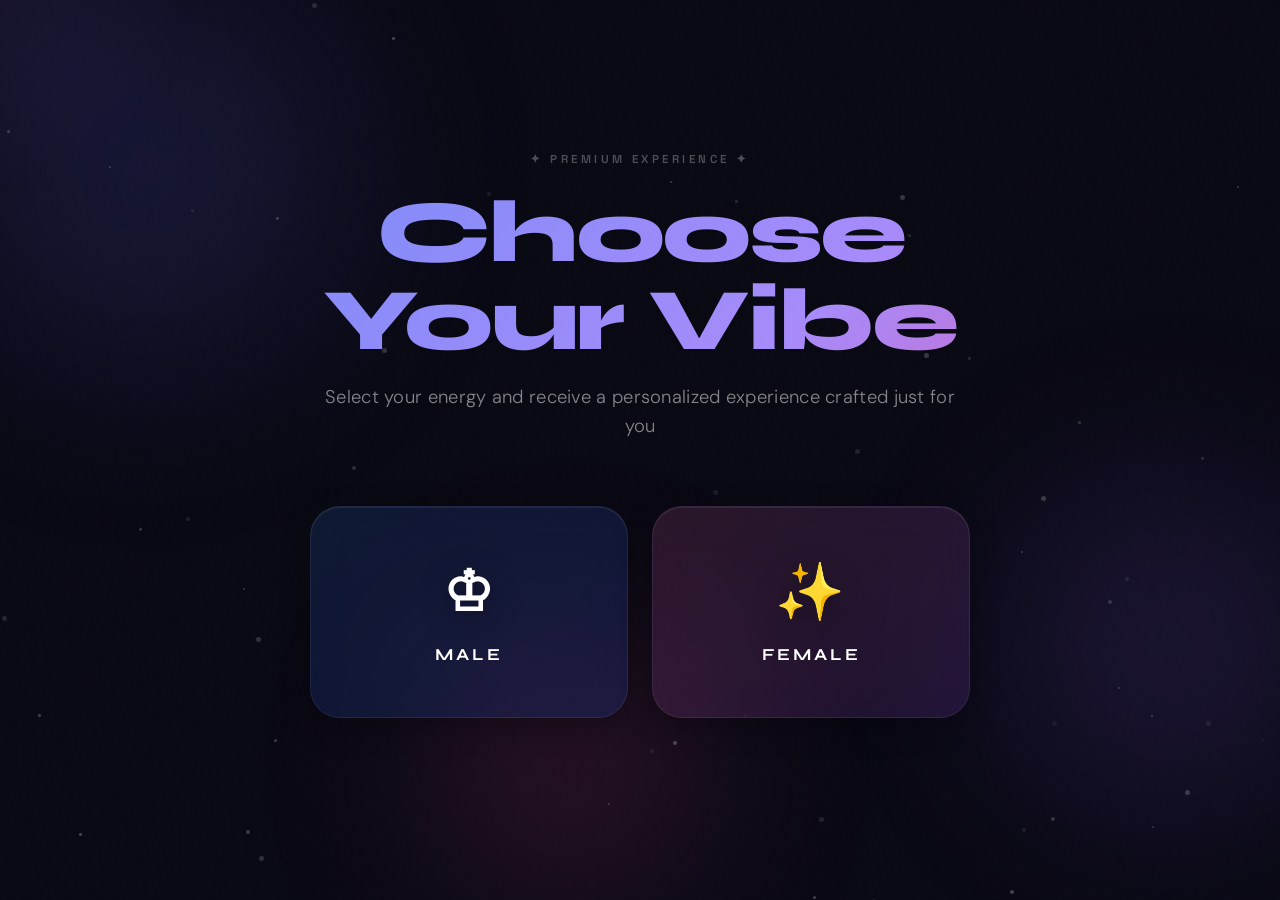
==== index.html @ 57f477e0 "Add files via upload" ====
<!DOCTYPE html>
<html lang="en">
<head>
    <meta charset="UTF-8">
    <meta name="viewport" content="width=device-width, initial-scale=1.0">
    <title>Choose Your Vibe — Premium Experience</title>
    <meta name="description" content="Choose your vibe and receive personalized premium compliments.">
    <link rel="preconnect" href="https://fonts.googleapis.com">
    <link rel="preconnect" href="https://fonts.gstatic.com" crossorigin>
    <link href="https://fonts.googleapis.com/css2?family=Syne:wght@400;500;600;700;800&family=DM+Sans:ital,wght@0,300;0,400;0,500;0,600;1,300&family=Space+Grotesk:wght@300;400;500;600;700&display=swap" rel="stylesheet">
    <link rel="stylesheet" href="style.css">
    <style>
        /* cursor glow effect */
        .cursor-glow {
            position: fixed; pointer-events: none; z-index: 9999;
            width: 400px; height: 400px;
            border-radius: 50%;
            background: radial-gradient(circle, rgba(139,92,246,0.08) 0%, transparent 70%);
            transform: translate(-50%, -50%);
            transition: opacity 0.3s ease;
        }
    </style>
</head>
<body>

<div class="cursor-glow" id="cursorGlow"></div>
<div class="noise-overlay"></div>

<!-- ANIMATED BACKGROUND -->
<div class="background-animation" id="bgAnimation">
    <div class="floating-shape shape1"></div>
    <div class="floating-shape shape2"></div>
    <div class="floating-shape shape3"></div>
    <div class="particle-container" id="particleContainer"></div>
</div>

<!-- PAGE TRANSITION -->
<div class="page-transition-overlay" id="pageTransition">
    <div class="transition-circle"></div>
</div>

<!-- WELCOME PAGE -->
<section class="page active" id="welcomePage">
    <div class="welcome-container">
        <div class="welcome-content">
            <p class="welcome-eyebrow">✦ Premium Experience ✦</p>
            <h1 class="welcome-title">Choose Your Vibe</h1>
            <p class="welcome-subtitle">Select your energy and receive a personalized experience crafted just for you</p>

            <div class="buttons-container">
                <button class="vibe-card male-card" id="maleCard" onclick="selectVibe('male', event)">
                    <span class="card-icon">♔</span>
                    <span class="card-label">Male</span>
                    <div class="card-glow"></div>
                </button>
                <button class="vibe-card female-card" id="femaleCard" onclick="selectVibe('female', event)">
                    <span class="card-icon">✨</span>
                    <span class="card-label">Female</span>
                    <div class="card-glow"></div>
                </button>
            </div>
        </div>
    </div>
</section>

<script>
    // Cursor glow
    var cursorGlow = document.getElementById('cursorGlow');
    document.addEventListener('mousemove', function(e) {
        cursorGlow.style.left = e.clientX + 'px';
        cursorGlow.style.top = e.clientY + 'px';

        // Parallax shapes
        var shapes = document.querySelectorAll('.floating-shape');
        var x = (e.clientX / window.innerWidth - 0.5) * 2;
        var y = (e.clientY / window.innerHeight - 0.5) * 2;
        shapes.forEach(function(shape, idx) {
            var factor = (idx + 1) * 9;
            shape.style.transform = 'translate(' + (x * factor) + 'px, ' + (y * factor) + 'px)';
        });
    });

    // Particles
    function generateParticles(count) {
        count = count || 55;
        var container = document.getElementById('particleContainer');
        if (!container) return;
        container.innerHTML = '';
        for (var i = 0; i < count; i++) {
            var p = document.createElement('div');
            p.className = 'particle';
            p.style.left = Math.random() * 100 + '%';
            p.style.top = Math.random() * 100 + '%';
            p.style.opacity = (Math.random() * 0.45 + 0.1).toString();
            var size = Math.random() * 4 + 1.5;
            p.style.width = size + 'px';
            p.style.height = size + 'px';
            p.style.animationDelay = (Math.random() * 7) + 's';
            p.style.animationDuration = (Math.random() * 5 + 5) + 's';
            container.appendChild(p);
        }
    }

    function selectVibe(gender, ev) {
        try {
            var card = ev && ev.currentTarget ? ev.currentTarget : null;
            if (card) {
                card.style.transform = 'scale(0.93)';
                setTimeout(function() { card.style.transform = ''; }, 160);
            }
        } catch(e) {}
        var overlay = document.getElementById('pageTransition');
        if (overlay) {
            overlay.style.setProperty('--transition-color', gender === 'male' ? '#080818' : '#120812');
            overlay.classList.add('active');
        }
        setTimeout(function() {
            window.location.href = 'compliments.html?gender=' + encodeURIComponent(gender);
        }, 520);
    }

    window.addEventListener('DOMContentLoaded', function() {
        generateParticles(55);
        document.body.classList.add('loaded');
    });
</script>
</body>
</html>
---- style.css ----
/* =============================================================
   PREMIUM VIBE EXPERIENCE — GLOBAL STYLESHEET (Enhanced)
   ============================================================= */

@import url('https://fonts.googleapis.com/css2?family=Syne:wght@400;500;600;700;800&family=DM+Sans:ital,wght@0,300;0,400;0,500;0,600;1,300&family=Space+Grotesk:wght@300;400;500;600;700&display=swap');

*, *::before, *::after {
    margin: 0;
    padding: 0;
    box-sizing: border-box;
}

:root {
    --bg-dark:           #080812;
    --bg-surface:        rgba(255, 255, 255, 0.045);
    --bg-surface-hover:  rgba(255, 255, 255, 0.08);
    --border-subtle:     rgba(255, 255, 255, 0.07);
    --border-hover:      rgba(255, 255, 255, 0.20);
    --text-primary:      #f0f0f8;
    --text-secondary:    rgba(255, 255, 255, 0.5);
    --text-muted:        rgba(255, 255, 255, 0.28);

    --accent-indigo:     #6366f1;
    --accent-violet:     #8b5cf6;
    --accent-pink:       #ec4899;
    --accent-rose:       #f43f5e;

    --male-primary:      #3b82f6;
    --male-secondary:    #1d4ed8;
    --male-accent:       #60a5fa;
    --male-glow:         rgba(59, 130, 246, 0.4);
    --male-surface:      rgba(30, 58, 138, 0.12);

    --fem-primary:       #f472b6;
    --fem-secondary:     #a855f7;
    --fem-accent:        #fb923c;
    --fem-glow:          rgba(244, 114, 182, 0.4);
    --fem-surface:       rgba(244, 114, 182, 0.08);

    --neon-purple:       #a855f7;
    --neon-pink:         #ec4899;
    --neon-blue:         #3b82f6;
    --neon-gold:         #fbbf24;
    --neon-glow:         rgba(168, 85, 247, 0.45);

    --shadow-sm:  0 4px 12px rgba(0, 0, 0, 0.2);
    --shadow-md:  0 8px 30px rgba(0, 0, 0, 0.3);
    --shadow-lg:  0 20px 70px rgba(0, 0, 0, 0.4);

    --ease-bounce: cubic-bezier(0.34, 1.56, 0.64, 1);
    --ease-smooth: cubic-bezier(0.4, 0, 0.2, 1);
    --ease-spring: cubic-bezier(0.175, 0.885, 0.32, 1.275);

    --radius-sm: 12px;
    --radius-md: 20px;
    --radius-lg: 30px;
    --radius-xl: 50px;
}

html { scroll-behavior: smooth; }

body {
    font-family: 'DM Sans', -apple-system, BlinkMacSystemFont, sans-serif;
    background: var(--bg-dark);
    color: var(--text-primary);
    min-height: 100vh;
    overflow-x: hidden;
    line-height: 1.6;
    -webkit-font-smoothing: antialiased;
    cursor: default;
}

::selection { background: rgba(139, 92, 246, 0.35); color: #fff; }

/* Custom scrollbar */
::-webkit-scrollbar { width: 4px; }
::-webkit-scrollbar-track { background: transparent; }
::-webkit-scrollbar-thumb { background: rgba(255,255,255,0.1); border-radius: 4px; }

/* =============================================================
   ANIMATED BACKGROUND
   ============================================================= */
.background-animation {
    position: fixed;
    inset: 0;
    z-index: 0;
    overflow: hidden;
    pointer-events: none;
}

.floating-shape {
    position: absolute;
    border-radius: 50%;
    filter: blur(90px);
    opacity: 0.22;
    will-change: transform;
}

.shape1 {
    width: 600px; height: 600px;
    background: radial-gradient(circle, var(--accent-indigo), transparent 70%);
    top: -15%; left: -12%;
    animation: floatShape1 20s ease-in-out infinite;
}
.shape2 {
    width: 480px; height: 480px;
    background: radial-gradient(circle, var(--accent-violet), transparent 70%);
    top: 45%; right: -10%;
    animation: floatShape2 25s ease-in-out infinite;
}
.shape3 {
    width: 420px; height: 420px;
    background: radial-gradient(circle, var(--accent-pink), transparent 70%);
    bottom: -8%; left: 28%;
    animation: floatShape3 22s ease-in-out infinite;
}

@keyframes floatShape1 {
    0%,100% { transform: translate(0,0) scale(1); }
    25%     { transform: translate(70px,50px) scale(1.12); }
    50%     { transform: translate(40px,100px) scale(0.93); }
    75%     { transform: translate(-40px,60px) scale(1.07); }
}
@keyframes floatShape2 {
    0%,100% { transform: translate(0,0) scale(1); }
    33%     { transform: translate(-60px,-40px) scale(1.1); }
    66%     { transform: translate(50px,-70px) scale(0.9); }
}
@keyframes floatShape3 {
    0%,100% { transform: translate(0,0) scale(1); }
    40%     { transform: translate(80px,-50px) scale(1.12); }
    80%     { transform: translate(-60px,-25px) scale(0.93); }
}

/* Aurora layer */
.aurora-layer { position: absolute; inset: 0; overflow: hidden; }
.aurora-blob {
    position: absolute;
    border-radius: 50%;
    filter: blur(130px);
    opacity: 0.22;
    will-change: transform;
}
.blob-1 { width: 700px; height: 700px; top: -20%; left: -15%; animation: auroraFloat1 22s ease-in-out infinite; }
.blob-2 { width: 580px; height: 580px; top: 35%; right: -18%; animation: auroraFloat2 28s ease-in-out infinite; }
.blob-3 { width: 520px; height: 520px; bottom: -12%; left: 15%; animation: auroraFloat3 24s ease-in-out infinite; }

@keyframes auroraFloat1 {
    0%,100% { transform: translate(0,0) rotate(0deg); }
    50%     { transform: translate(90px,70px) rotate(20deg); }
}
@keyframes auroraFloat2 {
    0%,100% { transform: translate(0,0) rotate(0deg); }
    50%     { transform: translate(-70px,-90px) rotate(-15deg); }
}
@keyframes auroraFloat3 {
    0%,100% { transform: translate(0,0) rotate(0deg); }
    50%     { transform: translate(60px,-50px) rotate(14deg); }
}

.male-bg .blob-1 { background: radial-gradient(circle, #1e3a8a, transparent 70%); }
.male-bg .blob-2 { background: radial-gradient(circle, #3b82f6, transparent 70%); }
.male-bg .blob-3 { background: radial-gradient(circle, #60a5fa, transparent 70%); }

.female-bg .blob-1 { background: radial-gradient(circle, #f472b6, transparent 70%); }
.female-bg .blob-2 { background: radial-gradient(circle, #a855f7, transparent 70%); }
.female-bg .blob-3 { background: radial-gradient(circle, #fb923c, transparent 70%); opacity: 0.12; }

.mystery-bg .shape1 { background: radial-gradient(circle, var(--neon-purple), transparent 70%); opacity: 0.18; }
.mystery-bg .shape2 { background: radial-gradient(circle, var(--neon-pink), transparent 70%); opacity: 0.14; }
.mystery-bg .shape3 { background: radial-gradient(circle, var(--neon-blue), transparent 70%); opacity: 0.18; }

/* Particles */
.particle-container { position: absolute; inset: 0; }
.particle {
    position: absolute;
    width: 3px; height: 3px;
    background: rgba(255,255,255,0.45);
    border-radius: 50%;
    animation: particleFloat 7s ease-in-out infinite;
    will-change: transform, opacity;
}
.mystery-particle {
    background: rgba(168,85,247,0.65);
    box-shadow: 0 0 8px rgba(168,85,247,0.5);
}
@keyframes particleFloat {
    0%,100% { transform: translateY(0) scale(1); opacity: 0.35; }
    50%     { transform: translateY(-40px) scale(1.6); opacity: 0.9; }
}

/* Sparkle canvas */
.sparkle-overlay-canvas {
    position: absolute; inset: 0;
    pointer-events: none; z-index: 2;
}

/* Starfield canvas */
.starfield-canvas { position: absolute; inset: 0; z-index: 1; }

/* Mist layers */
.mist-layer {
    position: absolute; inset: 0;
    opacity: 0.14; z-index: 2;
}
.mist-1 {
    background: radial-gradient(ellipse at 20% 80%, rgba(168,85,247,0.5) 0%, transparent 60%);
    animation: mistDrift1 16s ease-in-out infinite alternate;
}
.mist-2 {
    background: radial-gradient(ellipse at 80% 30%, rgba(236,72,153,0.4) 0%, transparent 60%);
    animation: mistDrift2 20s ease-in-out infinite alternate;
}
@keyframes mistDrift1 { 0%{transform:translateX(0) scale(1);} 100%{transform:translateX(70px) scale(1.12);} }
@keyframes mistDrift2 { 0%{transform:translateX(0) scale(1);} 100%{transform:translateX(-60px) scale(1.18);} }

/* Noise overlay */
.noise-overlay {
    position: fixed; inset: 0; z-index: 1;
    pointer-events: none;
    opacity: 0.025;
    background-image: url("data:image/svg+xml,%3Csvg viewBox='0 0 256 256' xmlns='http://www.w3.org/2000/svg'%3E%3Cfilter id='noise'%3E%3CfeTurbulence type='fractalNoise' baseFrequency='0.9' numOctaves='4' stitchTiles='stitch'/%3E%3C/filter%3E%3Crect width='100%25' height='100%25' filter='url(%23noise)'/%3E%3C/svg%3E");
    background-size: 180px;
}

/* =============================================================
   PAGE SYSTEM
   ============================================================= */
.page {
    display: none;
    min-height: 100vh;
    align-items: center;
    justify-content: center;
    padding: 24px;
    position: relative;
    z-index: 2;
    opacity: 0;
    transform: translateY(20px);
}
.page.active {
    display: flex;
    animation: pageEnter 0.9s var(--ease-smooth) forwards;
}
@keyframes pageEnter {
    from { opacity: 0; transform: translateY(30px) scale(0.98); }
    to   { opacity: 1; transform: translateY(0) scale(1); }
}

/* Page transition overlay */
.page-transition-overlay {
    position: fixed; inset: 0; z-index: 10000;
    pointer-events: none;
    display: flex; align-items: center; justify-content: center;
}
.transition-circle {
    width: 0; height: 0; border-radius: 50%;
    background: var(--transition-color, var(--bg-dark));
    will-change: transform;
}
.page-transition-overlay.active { pointer-events: all; }
.page-transition-overlay.active .transition-circle {
    animation: transitionExpand 0.7s var(--ease-smooth) forwards;
}
@keyframes transitionExpand {
    0%   { width: 0; height: 0; opacity: 1; }
    100% { width: 300vmax; height: 300vmax; opacity: 1; }
}

/* =============================================================
   WELCOME PAGE
   ============================================================= */
.welcome-container {
    width: 100%; max-width: 660px;
    text-align: center;
}
.welcome-content {
    animation: welcomeReveal 1.2s var(--ease-smooth);
}
@keyframes welcomeReveal {
    from { opacity: 0; transform: scale(0.91) translateY(24px); }
    to   { opacity: 1; transform: scale(1) translateY(0); }
}

.welcome-eyebrow {
    font-family: 'Space Grotesk', sans-serif;
    font-size: 0.72rem;
    font-weight: 600;
    letter-spacing: 0.3em;
    text-transform: uppercase;
    color: var(--text-muted);
    margin-bottom: 20px;
    animation: subtitleFade 1s ease 0.1s both;
}

.welcome-title {
    font-family: 'Syne', sans-serif;
    font-size: clamp(2.8rem, 7vw, 5.5rem);
    font-weight: 800;
    margin-bottom: 18px;
    background: linear-gradient(135deg, #818cf8 0%, #a78bfa 30%, #ec4899 65%, #fb923c 100%);
    background-size: 250% 250%;
    -webkit-background-clip: text;
    -webkit-text-fill-color: transparent;
    background-clip: text;
    letter-spacing: -2.5px;
    line-height: 1.0;
    animation: gradientShift 5s ease-in-out infinite, titleReveal 1.1s var(--ease-smooth) both;
}

@keyframes titleReveal {
    from { opacity: 0; transform: translateY(30px) skewY(2deg); }
    to   { opacity: 1; transform: translateY(0) skewY(0deg); }
}

@keyframes gradientShift {
    0%,100% { background-position: 0% 50%; }
    50%     { background-position: 100% 50%; }
}

.welcome-subtitle {
    font-family: 'DM Sans', sans-serif;
    font-size: clamp(0.95rem, 2vw, 1.15rem);
    color: var(--text-secondary);
    margin-bottom: 64px;
    font-weight: 300;
    letter-spacing: 0.3px;
    animation: subtitleFade 1.3s ease 0.3s both;
}
@keyframes subtitleFade {
    from { opacity: 0; transform: translateY(12px); }
    to   { opacity: 1; transform: translateY(0); }
}

/* Vibe cards */
.buttons-container {
    display: grid;
    grid-template-columns: 1fr 1fr;
    gap: 24px;
    margin-bottom: 32px;
    animation: cardsReveal 1s ease 0.55s both;
}
@keyframes cardsReveal {
    from { opacity: 0; transform: translateY(24px); }
    to   { opacity: 1; transform: translateY(0); }
}

.vibe-card {
    position: relative;
    padding: 52px 28px;
    border: none;
    cursor: pointer;
    font-family: 'Syne', sans-serif;
    font-size: 1.1rem;
    font-weight: 700;
    color: white;
    text-transform: uppercase;
    letter-spacing: 2.5px;
    border-radius: var(--radius-lg);
    display: flex;
    flex-direction: column;
    align-items: center;
    justify-content: center;
    gap: 18px;
    backdrop-filter: blur(20px);
    border: 1px solid var(--border-subtle);
    overflow: hidden;
    transition: all 0.5s var(--ease-bounce);
    box-shadow: var(--shadow-md), inset 0 1px 0 rgba(255,255,255,0.08);
    z-index: 1;
}

.male-card {
    background: linear-gradient(145deg,
        rgba(59,130,246,0.14) 0%,
        rgba(29,78,216,0.18) 100%);
}
.female-card {
    background: linear-gradient(145deg,
        rgba(244,114,182,0.14) 0%,
        rgba(168,85,247,0.14) 100%);
}

.card-icon {
    font-size: 3.5rem;
    display: block;
    animation: iconFloat 3s ease-in-out infinite;
    filter: drop-shadow(0 6px 16px rgba(0,0,0,0.4));
    transition: transform 0.3s var(--ease-bounce);
}
.vibe-card:nth-child(1) .card-icon { animation-delay: 0s; }
.vibe-card:nth-child(2) .card-icon { animation-delay: 0.5s; }

@keyframes iconFloat {
    0%,100% { transform: translateY(0) scale(1) rotate(-2deg); }
    50%     { transform: translateY(-14px) scale(1.1) rotate(2deg); }
}

.card-label {
    font-family: 'Syne', sans-serif;
    font-size: 1.05rem;
    font-weight: 700;
    letter-spacing: 3px;
    text-transform: uppercase;
}

.card-glow {
    position: absolute; inset: 0;
    border-radius: var(--radius-lg);
    opacity: 0;
    transition: opacity 0.5s ease;
    z-index: -1;
}
.male-card .card-glow {
    background: radial-gradient(circle at center, var(--male-glow) 0%, transparent 70%);
}
.female-card .card-glow {
    background: radial-gradient(circle at center, var(--fem-glow) 0%, transparent 70%);
}

.vibe-card:hover {
    transform: translateY(-12px) scale(1.07);
    border-color: rgba(255,255,255,0.18);
}
.male-card:hover {
    box-shadow: 0 24px 70px rgba(59,130,246,0.3), 0 0 50px rgba(59,130,246,0.18), inset 0 1px 0 rgba(255,255,255,0.12);
}
.female-card:hover {
    box-shadow: 0 24px 70px rgba(244,114,182,0.3), 0 0 50px rgba(244,114,182,0.18), inset 0 1px 0 rgba(255,255,255,0.12);
}
.vibe-card:hover .card-glow { opacity: 1; }
.vibe-card:hover .card-icon { animation-play-state: paused; transform: translateY(-8px) scale(1.2) rotate(0deg); }
.vibe-card:active { transform: translateY(-4px) scale(1.02); transition-duration: 0.1s; }

/* Shimmer on cards */
.vibe-card::after {
    content: '';
    position: absolute; top: -50%; left: -50%;
    width: 200%; height: 200%;
    background: linear-gradient(to right, transparent 0%, rgba(255,255,255,0.04) 45%, rgba(255,255,255,0.10) 50%, rgba(255,255,255,0.04) 55%, transparent 100%);
    transform: rotate(25deg) translateX(-120%);
    pointer-events: none;
}
.vibe-card:hover::after { animation: shimmerSweep 1.4s ease forwards; }
@keyframes shimmerSweep { to { transform: rotate(25deg) translateX(120%); } }

/* =============================================================
   BACK BUTTON
   ============================================================= */
.back-btn {
    position: fixed; top: 28px; left: 28px;
    background: rgba(255,255,255,0.05);
    backdrop-filter: blur(20px);
    border: 1px solid var(--border-subtle);
    color: var(--text-primary);
    padding: 11px 22px;
    border-radius: var(--radius-xl);
    cursor: pointer;
    font-family: 'DM Sans', sans-serif;
    font-size: 0.88rem;
    font-weight: 500;
    display: inline-flex;
    align-items: center;
    gap: 8px;
    transition: all 0.35s var(--ease-smooth);
    z-index: 100;
    letter-spacing: 0.2px;
}
.back-arrow { font-size: 1rem; transition: transform 0.3s ease; }
.back-btn:hover { background: rgba(255,255,255,0.1); border-color: var(--border-hover); transform: translateX(-4px); }
.back-btn:hover .back-arrow { transform: translateX(-4px); }

/* =============================================================
   COMPLIMENTS PAGE
   ============================================================= */
.content-wrapper {
    width: 100%; max-width: 740px;
    position: relative; z-index: 2;
}

.compliment-container {
    text-align: center;
    padding-top: 36px;
}

/* Greeting */
.greeting-message {
    font-family: 'Syne', sans-serif;
    font-size: clamp(2.2rem, 5.5vw, 3.8rem);
    font-weight: 800;
    margin-bottom: 12px;
    letter-spacing: -1.5px;
    line-height: 1.1;
    animation: greetingReveal 1s var(--ease-smooth) 0.2s both;
}
.male-theme .greeting-message {
    background: linear-gradient(135deg, #60a5fa 0%, #3b82f6 40%, #818cf8 100%);
    -webkit-background-clip: text; -webkit-text-fill-color: transparent; background-clip: text;
    filter: drop-shadow(0 0 30px rgba(59,130,246,0.3));
}
.female-theme .greeting-message {
    background: linear-gradient(135deg, #f472b6 0%, #a855f7 50%, #fb923c 100%);
    -webkit-background-clip: text; -webkit-text-fill-color: transparent; background-clip: text;
    filter: drop-shadow(0 0 30px rgba(244,114,182,0.3));
}
@keyframes greetingReveal {
    from { opacity: 0; transform: translateY(24px) scale(0.94); }
    to   { opacity: 1; transform: translateY(0) scale(1); }
}

.greeting-subtitle {
    font-family: 'DM Sans', sans-serif;
    font-size: clamp(0.95rem, 2vw, 1.12rem);
    color: var(--text-secondary);
    margin-bottom: 52px;
    font-weight: 300;
    animation: greetingReveal 1s var(--ease-smooth) 0.4s both;
}

/* Compliment list */
.compliments-list {
    display: grid;
    grid-template-columns: 1fr;
    gap: 14px;
    margin-bottom: 52px;
}

.compliment-card {
    padding: 22px 26px;
    background: var(--bg-surface);
    backdrop-filter: blur(24px);
    border: 1px solid var(--border-subtle);
    border-radius: var(--radius-md);
    transition: all 0.45s var(--ease-bounce);
    animation: cardSlideIn 0.7s var(--ease-smooth) both;
    cursor: pointer;
    position: relative;
    overflow: hidden;
    display: flex;
    align-items: center;
    gap: 20px;
    text-align: left;
}

.compliment-card::before {
    content: '';
    position: absolute; inset: 0;
    opacity: 0;
    transition: opacity 0.4s ease;
    border-radius: var(--radius-md);
    z-index: 0;
}
.male-theme .compliment-card::before {
    background: linear-gradient(135deg, rgba(59,130,246,0.12) 0%, rgba(96,165,250,0.07) 100%);
}
.female-theme .compliment-card::before {
    background: linear-gradient(135deg, rgba(244,114,182,0.12) 0%, rgba(168,85,247,0.07) 100%);
}

/* Left accent border */
.compliment-card::after {
    content: '';
    position: absolute;
    left: 0; top: 20%; bottom: 20%;
    width: 3px;
    border-radius: 3px;
    opacity: 0;
    transition: opacity 0.4s ease, height 0.4s ease;
}
.male-theme .compliment-card::after {
    background: linear-gradient(180deg, #3b82f6, #818cf8);
}
.female-theme .compliment-card::after {
    background: linear-gradient(180deg, #f472b6, #a855f7);
}

@keyframes cardSlideIn {
    from { opacity: 0; transform: translateX(-20px) scale(0.97); }
    to   { opacity: 1; transform: translateX(0) scale(1); }
}

.compliment-card:hover {
    transform: translateX(8px) scale(1.02);
    border-color: var(--border-hover);
    box-shadow: 0 12px 40px rgba(0,0,0,0.25);
}
.male-theme .compliment-card:hover {
    box-shadow: 0 12px 40px rgba(59,130,246,0.18);
    border-color: rgba(59,130,246,0.35);
}
.female-theme .compliment-card:hover {
    box-shadow: 0 12px 40px rgba(244,114,182,0.18);
    border-color: rgba(244,114,182,0.35);
}
.compliment-card:hover::before { opacity: 1; }
.compliment-card:hover::after  { opacity: 1; }
.compliment-card:active { transform: translateX(4px) scale(1.01); }

/* Clicked pulse */
.compliment-card.heart-clicked {
    animation: heartPulse 0.5s var(--ease-bounce);
}
@keyframes heartPulse {
    0%   { transform: translateX(8px) scale(1.02); }
    40%  { transform: translateX(8px) scale(1.06); }
    100% { transform: translateX(8px) scale(1.02); }
}

.compliment-icon {
    font-size: 2rem;
    flex-shrink: 0;
    position: relative;
    z-index: 1;
    filter: drop-shadow(0 2px 8px rgba(0,0,0,0.3));
    transition: transform 0.3s var(--ease-bounce);
}
.compliment-card:hover .compliment-icon { transform: scale(1.2) rotate(5deg); }

.compliment-text-wrap { position: relative; z-index: 1; flex: 1; }
.compliment-text {
    font-family: 'DM Sans', sans-serif;
    font-size: clamp(0.95rem, 1.8vw, 1.08rem);
    color: var(--text-primary);
    font-weight: 400;
    line-height: 1.55;
    margin: 0;
}
.card-click-hint {
    font-size: 0.72rem;
    color: var(--text-muted);
    margin-top: 4px;
    font-style: italic;
    opacity: 0;
    transition: opacity 0.3s ease;
    font-family: 'DM Sans', sans-serif;
}
.compliment-card:hover .card-click-hint { opacity: 1; }

/* Explore button */
.explore-btn {
    position: relative;
    padding: 18px 52px;
    border: none;
    border-radius: var(--radius-xl);
    cursor: pointer;
    font-family: 'Syne', sans-serif;
    font-size: 1rem;
    font-weight: 700;
    color: white;
    text-transform: uppercase;
    letter-spacing: 2px;
    overflow: hidden;
    transition: all 0.45s var(--ease-bounce);
    animation: greetingReveal 0.8s var(--ease-smooth) 1s both;
}
.male-theme .explore-btn {
    background: linear-gradient(135deg, #3b82f6 0%, #6366f1 50%, #818cf8 100%);
    background-size: 200% 200%;
    animation: greetingReveal 0.8s var(--ease-smooth) 1s both, btnGradient 3s ease infinite;
    box-shadow: 0 8px 32px rgba(59,130,246,0.35), 0 0 20px rgba(99,102,241,0.2);
}
.female-theme .explore-btn {
    background: linear-gradient(135deg, #f472b6 0%, #a855f7 50%, #fb923c 100%);
    background-size: 200% 200%;
    animation: greetingReveal 0.8s var(--ease-smooth) 1s both, btnGradient 3s ease infinite;
    box-shadow: 0 8px 32px rgba(244,114,182,0.35), 0 0 20px rgba(168,85,247,0.2);
}
@keyframes btnGradient {
    0%,100% { background-position: 0% 50%; }
    50%     { background-position: 100% 50%; }
}

.btn-shimmer {
    position: absolute; inset: 0;
    background: linear-gradient(110deg, transparent 25%, rgba(255,255,255,0.2) 45%, rgba(255,255,255,0.32) 50%, rgba(255,255,255,0.2) 55%, transparent 75%);
    transform: translateX(-100%);
    animation: btnShimmer 2.8s ease infinite;
}
@keyframes btnShimmer {
    0%,60% { transform: translateX(-100%); }
    100%   { transform: translateX(200%); }
}

.btn-content {
    position: relative; z-index: 1;
    display: flex; align-items: center; gap: 10px;
}
.btn-arrow { transition: transform 0.3s var(--ease-bounce); }
.explore-btn:hover { transform: translateY(-6px) scale(1.06); }
.male-theme .explore-btn:hover { box-shadow: 0 20px 60px rgba(59,130,246,0.45), 0 0 40px rgba(99,102,241,0.3); }
.female-theme .explore-btn:hover { box-shadow: 0 20px 60px rgba(244,114,182,0.45), 0 0 40px rgba(168,85,247,0.3); }
.explore-btn:hover .btn-arrow { transform: translateX(5px); }
.explore-btn:active { transform: translateY(-2px) scale(1.02); }

/* =============================================================
   FULLSCREEN LOVE EXPLOSION OVERLAY
   ============================================================= */
.love-explosion-overlay {
    position: fixed; inset: 0;
    z-index: 9000;
    pointer-events: none;
    display: flex; align-items: center; justify-content: center;
    opacity: 0;
}
.love-explosion-overlay.active {
    pointer-events: all;
    opacity: 1;
}

.love-bg-ripple {
    position: absolute; inset: 0;
    opacity: 0;
    transition: opacity 0.1s ease;
}
.love-explosion-overlay.active .love-bg-ripple {
    animation: rippleIn 0.4s ease forwards;
}
.male-theme .love-bg-ripple {
    background: radial-gradient(ellipse at center, rgba(59,130,246,0.18) 0%, rgba(8,8,18,0.96) 70%);
}
.female-theme .love-bg-ripple {
    background: radial-gradient(ellipse at center, rgba(244,114,182,0.2) 0%, rgba(8,8,18,0.96) 70%);
}
@keyframes rippleIn {
    0%   { opacity: 0; transform: scale(0.3); }
    100% { opacity: 1; transform: scale(1); }
}

.love-center-text {
    position: relative; z-index: 2;
    text-align: center;
    animation: loveTextPop 0.6s var(--ease-spring) 0.1s both;
    pointer-events: none;
}
@keyframes loveTextPop {
    0%   { opacity: 0; transform: scale(0.2) rotate(-10deg); }
    70%  { transform: scale(1.12) rotate(2deg); }
    100% { opacity: 1; transform: scale(1) rotate(0deg); }
}

.love-big-emoji {
    font-size: clamp(6rem, 18vw, 14rem);
    display: block;
    animation: emojiPulse 1s ease-in-out infinite;
    filter: drop-shadow(0 0 40px rgba(244,114,182,0.6));
    line-height: 1;
}
@keyframes emojiPulse {
    0%,100% { transform: scale(1); }
    50%     { transform: scale(1.08); }
}

.love-big-text {
    font-family: 'Syne', sans-serif;
    font-size: clamp(1.4rem, 4vw, 2.8rem);
    font-weight: 800;
    letter-spacing: -0.5px;
    color: #fff;
    margin-top: 16px;
    display: block;
    animation: loveTextPop 0.6s var(--ease-spring) 0.25s both;
}
.male-theme .love-big-text {
    background: linear-gradient(135deg, #60a5fa, #818cf8);
    -webkit-background-clip: text; -webkit-text-fill-color: transparent; background-clip: text;
}
.female-theme .love-big-text {
    background: linear-gradient(135deg, #f472b6, #a855f7);
    -webkit-background-clip: text; -webkit-text-fill-color: transparent; background-clip: text;
}

.love-sub-text {
    font-family: 'DM Sans', sans-serif;
    font-size: clamp(0.9rem, 2vw, 1.2rem);
    color: var(--text-secondary);
    margin-top: 10px;
    font-style: italic;
    animation: loveTextPop 0.6s var(--ease-spring) 0.4s both;
}

.love-close-hint {
    position: absolute; bottom: 40px; left: 50%; transform: translateX(-50%);
    font-family: 'DM Sans', sans-serif;
    font-size: 0.82rem;
    color: var(--text-muted);
    animation: fadeInUp 0.6s ease 1s both;
    pointer-events: none;
}
@keyframes fadeInUp {
    from { opacity: 0; transform: translateX(-50%) translateY(10px); }
    to   { opacity: 1; transform: translateX(-50%) translateY(0); }
}

/* Fullscreen floating hearts */
.screen-heart {
    position: fixed;
    pointer-events: none;
    z-index: 9001;
    animation: screenHeartFloat var(--dur, 3s) var(--ease-smooth) forwards;
    font-size: var(--size, 2rem);
    will-change: transform, opacity;
}
@keyframes screenHeartFloat {
    0%   { opacity: 1; transform: translate(var(--sx,0), var(--sy,0)) scale(0) rotate(0deg); }
    15%  { opacity: 1; transform: translate(var(--mx,0), var(--my,-100px)) scale(1.2) rotate(var(--r1, 20deg)); }
    100% { opacity: 0; transform: translate(var(--ex,0), var(--ey,-100vh)) scale(0.6) rotate(var(--r2, -30deg)); }
}

/* =============================================================
   INSTAGRAM PAGE
   ============================================================= */
.instagram-container.mystery-container {
    width: 100%;
    max-width: 520px;
    position: relative; z-index: 2;
}

.instagram-content.mystery-content {
    background: rgba(255,255,255,0.03);
    backdrop-filter: blur(32px);
    border: 1px solid rgba(255,255,255,0.08);
    border-radius: 32px;
    padding: 52px 40px 44px;
    text-align: center;
    position: relative;
    overflow: hidden;
    box-shadow: 0 32px 100px rgba(0,0,0,0.5), inset 0 1px 0 rgba(255,255,255,0.1);
}

/* Glossy top highlight */
.instagram-content.mystery-content::before {
    content: '';
    position: absolute;
    top: 0; left: 10%; right: 10%;
    height: 1px;
    background: linear-gradient(90deg, transparent, rgba(255,255,255,0.2), transparent);
}

/* Ambient glow behind card */
.mystery-container::before {
    content: '';
    position: absolute;
    inset: -40px;
    background: radial-gradient(ellipse at center, rgba(168,85,247,0.15) 0%, transparent 70%);
    border-radius: 50%;
    z-index: -1;
    animation: ambientPulse 4s ease-in-out infinite;
}
@keyframes ambientPulse {
    0%,100% { opacity: 0.6; transform: scale(1); }
    50%     { opacity: 1; transform: scale(1.08); }
}

/* Profile */
.profile-image-wrapper {
    display: flex; flex-direction: column;
    align-items: center; margin-bottom: 28px;
}

.profile-ring {
    width: 140px; height: 140px;
    border-radius: 50%;
    padding: 4px;
    position: relative;
    background: conic-gradient(from 0deg, #a855f7, #ec4899, #f97316, #fbbf24, #a855f7);
    animation: ringRotate 4s linear infinite;
    box-shadow: 0 0 40px rgba(168,85,247,0.4), 0 0 80px rgba(236,72,153,0.2);
}
@keyframes ringRotate { to { rotate: 360deg; } }

.ring-glow {
    position: absolute; inset: -8px;
    border-radius: 50%;
    background: conic-gradient(from 0deg, rgba(168,85,247,0.3), rgba(236,72,153,0.3), transparent 60%, rgba(168,85,247,0.3));
    filter: blur(12px);
    animation: ringRotate 4s linear infinite;
    z-index: -1;
}

.profile-image-placeholder {
    width: 132px; height: 132px;
    border-radius: 50%;
    overflow: hidden;
    background: #1a1a2e;
}
.profile-image {
    width: 100%; height: 100%;
    object-fit: cover;
    border-radius: 50%;
    display: block;
}

.profile-status {
    display: flex; align-items: center; gap: 6px;
    margin-top: 12px;
    background: rgba(255,255,255,0.06);
    padding: 5px 14px;
    border-radius: 20px;
    border: 1px solid rgba(255,255,255,0.1);
    backdrop-filter: blur(10px);
}
.status-dot {
    width: 8px; height: 8px;
    border-radius: 50%;
    background: #22c55e;
    box-shadow: 0 0 10px #22c55e, 0 0 20px rgba(34,197,94,0.4);
    animation: statusPulse 2s ease-in-out infinite;
}
@keyframes statusPulse {
    0%,100% { box-shadow: 0 0 10px #22c55e, 0 0 20px rgba(34,197,94,0.4); }
    50%     { box-shadow: 0 0 16px #22c55e, 0 0 32px rgba(34,197,94,0.6); }
}
.status-text {
    font-family: 'DM Sans', sans-serif;
    font-size: 0.78rem; font-weight: 500;
    color: rgba(255,255,255,0.7);
    letter-spacing: 0.5px;
}

/* Mystery text */
.mystery-title {
    font-family: 'Syne', sans-serif;
    font-size: clamp(1.6rem, 4vw, 2.2rem);
    font-weight: 800;
    letter-spacing: -0.8px;
    color: var(--text-primary);
    margin-bottom: 10px;
    line-height: 1.15;
}
.mystery-subtitle {
    font-family: 'DM Sans', sans-serif;
    font-size: 1rem;
    color: var(--text-secondary);
    margin-bottom: 28px;
    font-weight: 300;
    font-style: italic;
}

/* Divider */
.ig-divider {
    display: flex; align-items: center; gap: 16px;
    margin-bottom: 28px; justify-content: center;
}
.divider-line {
    height: 1px; width: 60px;
    background: linear-gradient(90deg, transparent, rgba(255,255,255,0.15), transparent);
}
.divider-icon { font-size: 1.2rem; animation: iconFloat 3s ease-in-out infinite; }

/* Instagram heading */
.instagram-heading {
    font-family: 'Space Grotesk', sans-serif;
    font-size: clamp(0.78rem, 2vw, 0.9rem);
    font-weight: 600;
    color: var(--text-muted);
    margin-bottom: 10px;
    letter-spacing: 0.25em;
    text-transform: uppercase;
}

/* Handle */
.instagram-info { margin-bottom: 24px; }
.instagram-handle {
    font-family: 'Syne', sans-serif;
    font-size: clamp(1.4rem, 3.5vw, 2rem);
    font-weight: 800;
    margin: 0;
    background: linear-gradient(135deg, #a855f7, #ec4899, #f97316);
    -webkit-background-clip: text; -webkit-text-fill-color: transparent; background-clip: text;
    letter-spacing: -0.5px;
    background-size: 200% 200%;
    animation: gradientShift 3s ease-in-out infinite;
}

/* Stats row */
.ig-stats {
    display: flex; justify-content: center; gap: 0;
    margin-bottom: 28px;
    background: rgba(255,255,255,0.04);
    border-radius: 16px;
    border: 1px solid rgba(255,255,255,0.07);
    overflow: hidden;
}
.ig-stat {
    flex: 1; padding: 16px 12px;
    position: relative;
}
.ig-stat + .ig-stat::before {
    content: '';
    position: absolute; left: 0; top: 20%; bottom: 20%;
    width: 1px; background: rgba(255,255,255,0.08);
}
.ig-stat-num {
    font-family: 'Syne', sans-serif;
    font-size: 1.3rem; font-weight: 800;
    background: linear-gradient(135deg, #a855f7, #ec4899);
    -webkit-background-clip: text; -webkit-text-fill-color: transparent; background-clip: text;
    display: block;
}
.ig-stat-label {
    font-family: 'DM Sans', sans-serif;
    font-size: 0.72rem; color: var(--text-muted);
    letter-spacing: 0.1em; text-transform: uppercase;
    display: block; margin-top: 2px;
}

/* Neon follow button */
.neon-btn {
    display: inline-flex;
    align-items: center;
    gap: 10px;
    padding: 17px 44px;
    border-radius: var(--radius-xl);
    font-family: 'Syne', sans-serif;
    font-size: 0.95rem;
    font-weight: 700;
    color: white;
    text-decoration: none;
    text-transform: uppercase;
    letter-spacing: 1.5px;
    cursor: pointer;
    position: relative;
    overflow: hidden;
    transition: all 0.45s var(--ease-bounce);
    background: linear-gradient(135deg, #a855f7 0%, #ec4899 50%, #f97316 100%);
    background-size: 200% 200%;
    animation: neonGradient 3.5s ease-in-out infinite;
    box-shadow: 0 8px 32px rgba(168,85,247,0.35), 0 0 20px rgba(168,85,247,0.18), inset 0 1px 0 rgba(255,255,255,0.2);
    margin-bottom: 24px;
    width: 100%;
    justify-content: center;
}
@keyframes neonGradient {
    0%,100% { background-position: 0% 50%; }
    50%     { background-position: 100% 50%; }
}
.neon-btn .btn-shimmer {
    position: absolute; inset: 0;
    background: linear-gradient(110deg, transparent 25%, rgba(255,255,255,0.22) 45%, rgba(255,255,255,0.32) 50%, rgba(255,255,255,0.22) 55%, transparent 75%);
    transform: translateX(-100%);
    animation: btnShimmer 2.5s ease infinite;
}
.neon-btn .btn-content { position: relative; z-index: 1; display: flex; align-items: center; gap: 10px; }
.ig-icon { flex-shrink: 0; }
.neon-btn:hover {
    transform: translateY(-6px) scale(1.04);
    box-shadow: 0 20px 60px rgba(168,85,247,0.5), 0 0 50px rgba(236,72,153,0.35);
}
.neon-btn:active { transform: translateY(-2px) scale(1.01); }

/* Funny micro-texts */
.micro-texts { margin-bottom: 16px; }
.instagram-warning {
    font-size: 0.85rem; color: var(--text-secondary);
    margin-bottom: 6px; font-weight: 400;
}
.instagram-note {
    font-size: 0.8rem; color: var(--text-muted);
    font-style: italic; margin: 0; line-height: 1.5;
}
.easter-egg {
    font-size: 0.75rem; color: var(--text-muted);
    opacity: 0.45; margin-top: 6px;
    transition: opacity 0.3s ease; cursor: default;
}
.easter-egg:hover { opacity: 1; color: var(--neon-purple); }

/* Floating emojis */
.floating-emoji-item {
    position: absolute;
    animation: emojiRise 16s linear infinite;
    pointer-events: none;
    opacity: 0.35;
    will-change: transform;
}
@keyframes emojiRise {
    0%   { transform: translateY(100vh) rotate(0deg) scale(0.7); opacity: 0; }
    10%  { opacity: 0.4; }
    90%  { opacity: 0.35; }
    100% { transform: translateY(-120px) rotate(360deg) scale(1.1); opacity: 0; }
}

/* Stagger reveal */
.anim-reveal { opacity: 0; transform: translateY(28px); }

/* =============================================================
   RESPONSIVE
   ============================================================= */
@media (max-width: 768px) {
    .buttons-container { grid-template-columns: 1fr; gap: 18px; }
    .vibe-card { padding: 40px 24px; }
    .back-btn { position: fixed; top: 16px; left: 16px; padding: 10px 18px; font-size: 0.82rem; }
    .compliment-container { padding-top: 70px; }
    .compliment-card { padding: 18px 20px; gap: 16px; }
    .instagram-content.mystery-content { padding: 40px 28px 36px; }
    .profile-ring { width: 120px; height: 120px; }
    .profile-image-placeholder { width: 112px; height: 112px; }
    .floating-shape { filter: blur(65px); }
    .shape1 { width: 320px; height: 320px; }
    .shape2 { width: 260px; height: 260px; }
    .shape3 { width: 220px; height: 220px; }
    .neon-btn { padding: 15px 30px; font-size: 0.88rem; }
    .love-big-emoji { font-size: clamp(5rem, 22vw, 10rem); }
}

@media (max-width: 480px) {
    .page { padding: 16px; }
    .compliment-card { padding: 16px 18px; gap: 14px; border-radius: var(--radius-sm); }
    .compliments-list { gap: 12px; margin-bottom: 36px; }
    .instagram-content.mystery-content { padding: 32px 20px 28px; border-radius: 24px; }
    .profile-ring { width: 110px; height: 110px; }
    .profile-image-placeholder { width: 102px; height: 102px; }
    .ig-stats { gap: 0; }
    .ig-stat { padding: 12px 8px; }
    .mystery-back { position: fixed; top: 12px; left: 12px; }
}

@media (prefers-reduced-motion: reduce) {
    *, *::before, *::after {
        animation-duration: 0.01ms !important;
        animation-iteration-count: 1 !important;
        transition-duration: 0.01ms !important;
    }
}
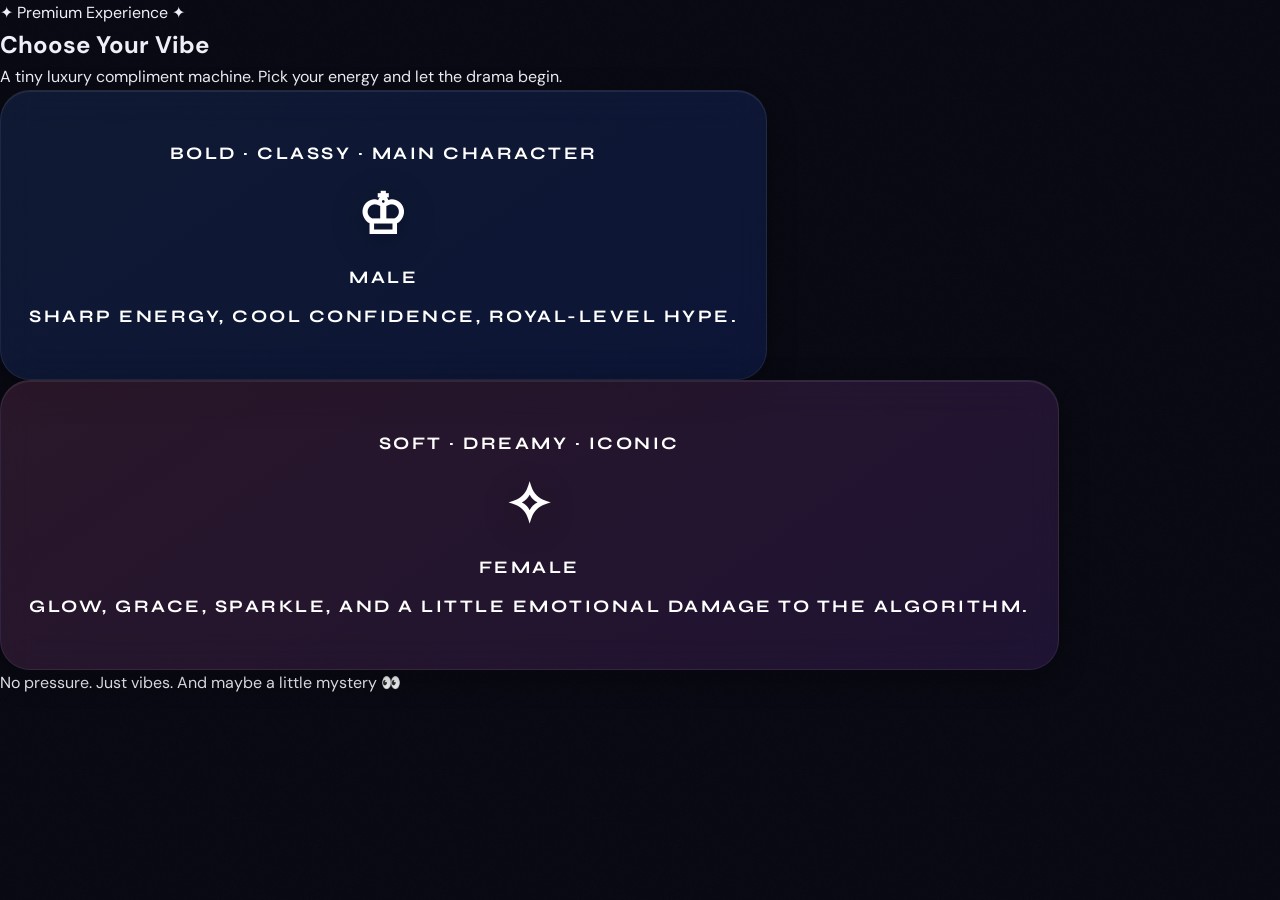
==== commit 5e855a0e: "Refactor index.html for better structure and clarity Updated HTML structure and improved accessibili" ====
--- a/index.html
+++ b/index.html
@@ -1,128 +1,51 @@
 <!DOCTYPE html>
 <html lang="en">
 <head>
-    <meta charset="UTF-8">
-    <meta name="viewport" content="width=device-width, initial-scale=1.0">
-    <title>Choose Your Vibe — Premium Experience</title>
-    <meta name="description" content="Choose your vibe and receive personalized premium compliments.">
-    <link rel="preconnect" href="https://fonts.googleapis.com">
-    <link rel="preconnect" href="https://fonts.gstatic.com" crossorigin>
-    <link href="https://fonts.googleapis.com/css2?family=Syne:wght@400;500;600;700;800&family=DM+Sans:ital,wght@0,300;0,400;0,500;0,600;1,300&family=Space+Grotesk:wght@300;400;500;600;700&display=swap" rel="stylesheet">
-    <link rel="stylesheet" href="style.css">
-    <style>
-        /* cursor glow effect */
-        .cursor-glow {
-            position: fixed; pointer-events: none; z-index: 9999;
-            width: 400px; height: 400px;
-            border-radius: 50%;
-            background: radial-gradient(circle, rgba(139,92,246,0.08) 0%, transparent 70%);
-            transform: translate(-50%, -50%);
-            transition: opacity 0.3s ease;
-        }
-    </style>
+  <meta charset="UTF-8" />
+  <meta name="viewport" content="width=device-width, initial-scale=1.0" />
+  <title>Choose Your Vibe — Premium Experience</title>
+  <meta name="description" content="Choose your vibe and receive a personalized premium compliment experience." />
+  <link rel="preconnect" href="https://fonts.googleapis.com" />
+  <link rel="preconnect" href="https://fonts.gstatic.com" crossorigin />
+  <link href="https://fonts.googleapis.com/css2?family=DM+Sans:wght@300;400;500;600;700&family=Space+Grotesk:wght@400;500;600;700&family=Syne:wght@500;600;700;800&display=swap" rel="stylesheet" />
+  <link rel="stylesheet" href="style.css" />
 </head>
-<body>
+<body class="home-page">
+  <div class="noise-overlay" aria-hidden="true"></div>
+  <div class="cursor-glow" id="cursorGlow" aria-hidden="true"></div>
 
-<div class="cursor-glow" id="cursorGlow"></div>
-<div class="noise-overlay"></div>
+  <main class="page-shell">
+    <section class="hero-panel reveal-in">
+      <div class="orb orb-one" aria-hidden="true"></div>
+      <div class="orb orb-two" aria-hidden="true"></div>
+      <div class="particle-layer" id="particleLayer" aria-hidden="true"></div>
+      <div class="stars-layer" aria-hidden="true"></div>
 
-<!-- ANIMATED BACKGROUND -->
-<div class="background-animation" id="bgAnimation">
-    <div class="floating-shape shape1"></div>
-    <div class="floating-shape shape2"></div>
-    <div class="floating-shape shape3"></div>
-    <div class="particle-container" id="particleContainer"></div>
-</div>
+      <p class="eyebrow shimmer-text">✦ Premium Experience ✦</p>
+      <h1 class="hero-title">Choose Your Vibe</h1>
+      <p class="hero-subtitle">A tiny luxury compliment machine. Pick your energy and let the drama begin.</p>
 
-<!-- PAGE TRANSITION -->
-<div class="page-transition-overlay" id="pageTransition">
-    <div class="transition-circle"></div>
-</div>
+      <div class="vibe-grid" aria-label="Choose male or female vibe">
+        <button class="vibe-card male-card tilt-card" type="button" data-gender="male">
+          <span class="card-mini">Bold · Classy · Main Character</span>
+          <span class="card-icon">♔</span>
+          <span class="card-title">Male</span>
+          <span class="card-copy">Sharp energy, cool confidence, royal-level hype.</span>
+        </button>
 
-<!-- WELCOME PAGE -->
-<section class="page active" id="welcomePage">
-    <div class="welcome-container">
-        <div class="welcome-content">
-            <p class="welcome-eyebrow">✦ Premium Experience ✦</p>
-            <h1 class="welcome-title">Choose Your Vibe</h1>
-            <p class="welcome-subtitle">Select your energy and receive a personalized experience crafted just for you</p>
+        <button class="vibe-card female-card tilt-card" type="button" data-gender="female">
+          <span class="card-mini">Soft · Dreamy · Iconic</span>
+          <span class="card-icon">✧</span>
+          <span class="card-title">Female</span>
+          <span class="card-copy">Glow, grace, sparkle, and a little emotional damage to the algorithm.</span>
+        </button>
+      </div>
 
-            <div class="buttons-container">
-                <button class="vibe-card male-card" id="maleCard" onclick="selectVibe('male', event)">
-                    <span class="card-icon">♔</span>
-                    <span class="card-label">Male</span>
-                    <div class="card-glow"></div>
-                </button>
-                <button class="vibe-card female-card" id="femaleCard" onclick="selectVibe('female', event)">
-                    <span class="card-icon">✨</span>
-                    <span class="card-label">Female</span>
-                    <div class="card-glow"></div>
-                </button>
-            </div>
-        </div>
-    </div>
-</section>
+      <p class="home-note">No pressure. Just vibes. And maybe a little mystery 👀</p>
+    </section>
+  </main>
 
-<script>
-    // Cursor glow
-    var cursorGlow = document.getElementById('cursorGlow');
-    document.addEventListener('mousemove', function(e) {
-        cursorGlow.style.left = e.clientX + 'px';
-        cursorGlow.style.top = e.clientY + 'px';
-
-        // Parallax shapes
-        var shapes = document.querySelectorAll('.floating-shape');
-        var x = (e.clientX / window.innerWidth - 0.5) * 2;
-        var y = (e.clientY / window.innerHeight - 0.5) * 2;
-        shapes.forEach(function(shape, idx) {
-            var factor = (idx + 1) * 9;
-            shape.style.transform = 'translate(' + (x * factor) + 'px, ' + (y * factor) + 'px)';
-        });
-    });
-
-    // Particles
-    function generateParticles(count) {
-        count = count || 55;
-        var container = document.getElementById('particleContainer');
-        if (!container) return;
-        container.innerHTML = '';
-        for (var i = 0; i < count; i++) {
-            var p = document.createElement('div');
-            p.className = 'particle';
-            p.style.left = Math.random() * 100 + '%';
-            p.style.top = Math.random() * 100 + '%';
-            p.style.opacity = (Math.random() * 0.45 + 0.1).toString();
-            var size = Math.random() * 4 + 1.5;
-            p.style.width = size + 'px';
-            p.style.height = size + 'px';
-            p.style.animationDelay = (Math.random() * 7) + 's';
-            p.style.animationDuration = (Math.random() * 5 + 5) + 's';
-            container.appendChild(p);
-        }
-    }
-
-    function selectVibe(gender, ev) {
-        try {
-            var card = ev && ev.currentTarget ? ev.currentTarget : null;
-            if (card) {
-                card.style.transform = 'scale(0.93)';
-                setTimeout(function() { card.style.transform = ''; }, 160);
-            }
-        } catch(e) {}
-        var overlay = document.getElementById('pageTransition');
-        if (overlay) {
-            overlay.style.setProperty('--transition-color', gender === 'male' ? '#080818' : '#120812');
-            overlay.classList.add('active');
-        }
-        setTimeout(function() {
-            window.location.href = 'compliments.html?gender=' + encodeURIComponent(gender);
-        }, 520);
-    }
-
-    window.addEventListener('DOMContentLoaded', function() {
-        generateParticles(55);
-        document.body.classList.add('loaded');
-    });
-</script>
+  <div class="page-transition" id="pageTransition" aria-hidden="true"></div>
+  <script src="script.js"></script>
 </body>
 </html>
